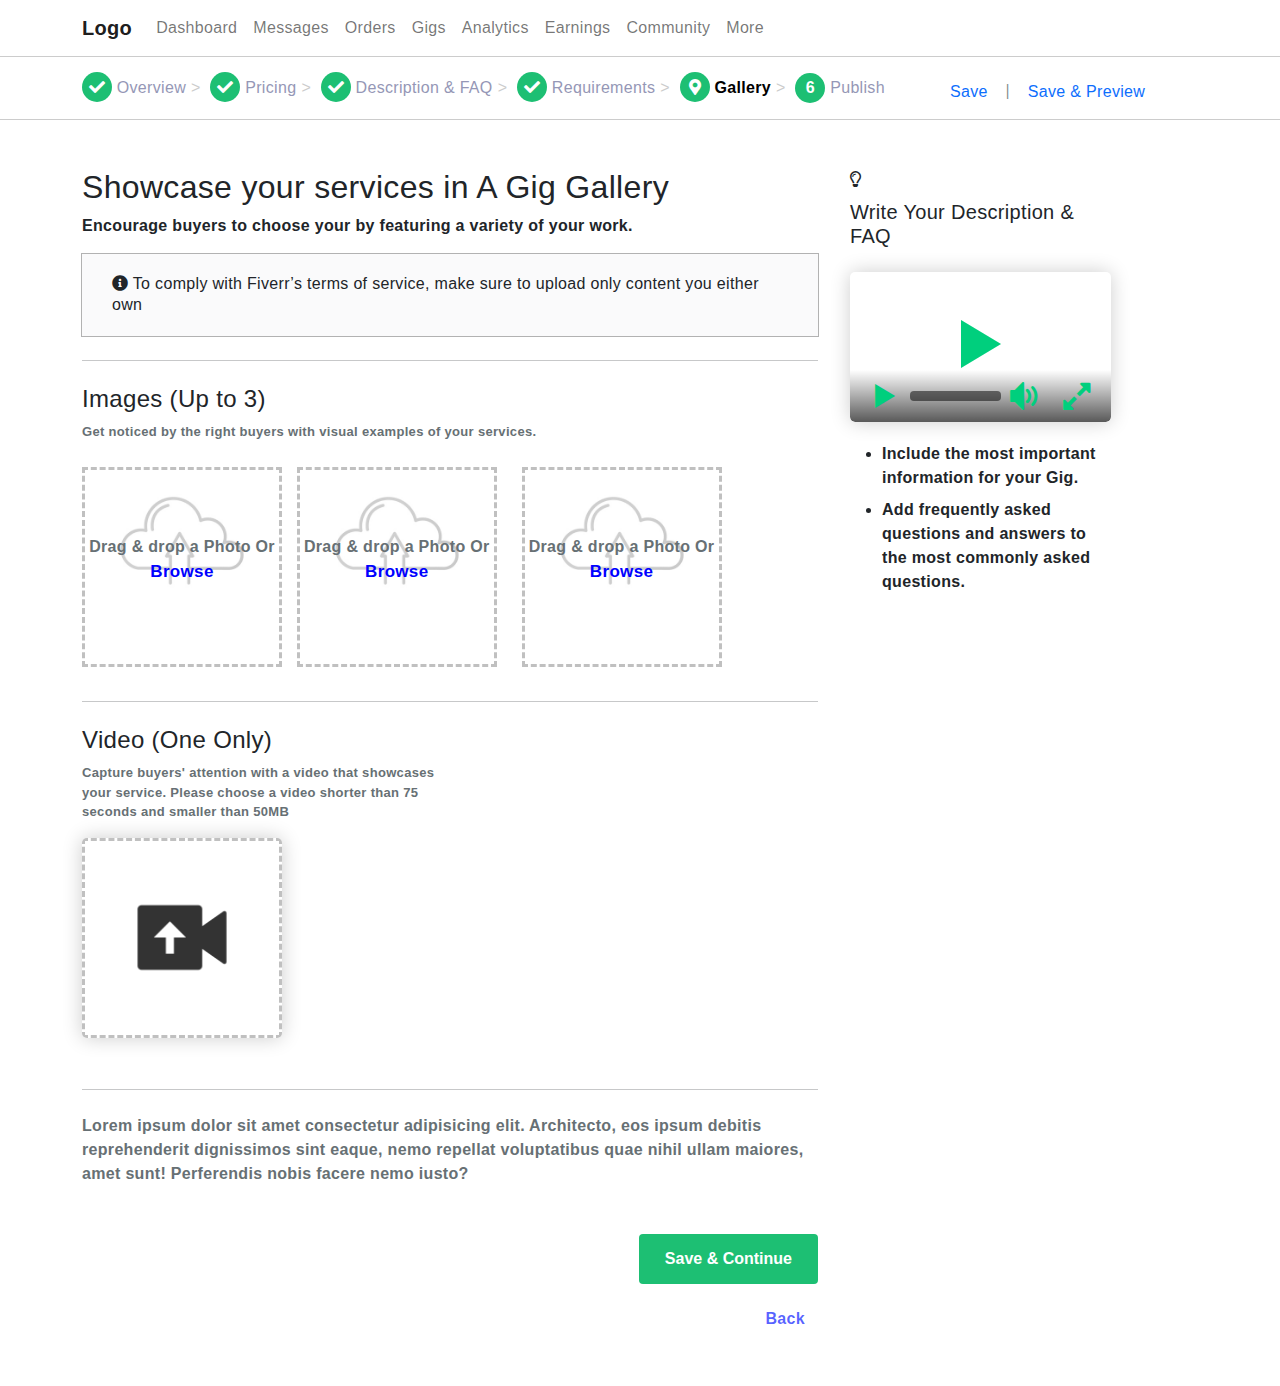
==== index.html @ 907cf45d "Home Page Requirements Page Finish & Address Requirements Page Processing" ====
<!doctype html>
<html lang="en">
<head>
    <meta charset="UTF-8">
    <meta name="viewport" content="width=device-width, user-scalable=no, initial-scale=1.0, maximum-scale=1.0, minimum-scale=1.0">
    <meta http-equiv="X-UA-Compatible" content="ie=edge">
    <title>Home Pages</title>
    <!-- CkinVideo -->
    <link rel="stylesheet" href="vendor/CkinVideo/css/ckin.min.css">
    <link rel="stylesheet" href="https://pro.fontawesome.com/releases/v5.10.0/css/all.css" />
    <link rel="stylesheet" href="assets/css/bootstrap.min.css">
    <link rel="stylesheet" href="assets/css/style.css">
</head>
<body>
    <header>
        <nav class="navbar navbar-expand-lg navbar-light bg-white">
            <div class="container">
                <a href="" class="navbar-brand">Logo</a>
                <button type="button" class="navbar-toggler" data-toggle="collapse" data-target="#navbarSupportedContent" aria-controls="navbarSupportedContent" aria-expanded="false" aria-label="Toggle navigation">
                    <span class="navbar-toggler-icon"></span>
                </button>
                <div class="collapse navbar-collapse" id="navbarSupportedContent">
                    <ul class="navbar-nav me-auto mb-2 mb-lg-0 text-black">
                        <li class="nav-item">
                            <a href="" class="nav-link">Dashboard</a>
                        </li>
                        <li class="nav-item">
                            <a href="" class="nav-link">Messages</a>
                        </li>
                        <li class="nav-item">
                            <a href="" class="nav-link">Orders</a>
                        </li>
                        <li class="nav-item">
                            <a href="" class="nav-link">Gigs</a>
                        </li>
                        <li class="nav-item">
                            <a href="" class="nav-link">Analytics</a>
                        </li>
                        <li class="nav-item">
                            <a href="" class="nav-link">Earnings</a>
                        </li>
                        <li class="nav-item">
                            <a href="" class="nav-link">Community</a>
                        </li>
                        <li class="nav-item">
                            <a href="" class="nav-link">More</a>
                        </li>
                    </ul>
                </div>
            </div>
        </nav>
    </header>
    <div class="breadcrumbs-area ">
        <div class="container">
            <div class="row">
                <div class="col-md-9">
                    <ul class="breadcrumbs">
                        <li class="breadcrumb__item"><a href="javascript:avoid()" class="breadcrumb__link"><span class="fa fa-check"></span> Overview</a></li>
                        <li class="breadcrumb__item"><a href="javascript:avoid()" class="breadcrumb__link"><span class="fa fa-check"></span> Pricing</a></li>
                        <li class="breadcrumb__item"><a href="javascript:avoid()" class="breadcrumb__link"><span class="fa fa-check"></span> Description & FAQ</a></li>
                        <li class="breadcrumb__item"><a href="javascript:avoid()" class="breadcrumb__link"><span class="fa fa-check"></span> Requirements</a></li>
                        <li class="breadcrumb__item"><a href="javascript:avoid()" class="breadcrumb__link breadcrumb__link__active"><span class="fas fa-map-marker-alt"></span> Gallery</a></li>
                        <li class="breadcrumb__item"><a href="javascript:avoid()" class="breadcrumb__link deactive"><span>6</span> Publish</a></li>
                    </ul>
                </div>
                <div class="col-md-3">
                    <div class="mt-3">
                        <a href="" class="btn text-primary save">Save</a>
                        <a href="javascript:avoid(0)" style="color: rgba(0, 0, 0, 0.479);">|</a>
                        <a href="" class="btn text-primary">Save & Preview</a>
                    </div>
                </div>
            </div>
        </div>
    </div>
    <section class="content">
        <div class="container mb-lg-5">
            <div class="row">
                <div class="col-md-8">
                    <h2 class="mt-5">Showcase your services in A Gig Gallery</h2>
                    <p>Encourage buyers to choose your by featuring a variety of your work.</p>
                    <div class="text-box">
                        <p> <i class="fas fa-info-circle"></i> To comply with Fiverr’s terms of service, make sure to
                            upload only content you either own</p>
                    </div>
                    <hr class="mt-4">
                    <div class="img-upload-box mt-4">
                        <div class="img-box-title">
                            <h4>Images (Up to 3)</h4>
                            <p>Get noticed by the right buyers with visual examples of your services.</p>
                        </div>
                        <div class="img-box">
                            <label class="image image-one" for="image-one">
                                <img src="assets/img/image-upload.jpg" alt="" id="image-view-one">
                                <div class="img-caption">
                                    <p>Drag & drop a Photo Or <br><span href="javascript:avoid(0)">Browse</span></p>
                                </div>
                                <input type="file" name="image-one" id="image-one">
                            </label>
                            <label class="image image-one" for="image-two">
                                <img src="assets/img/image-upload.jpg" alt="" id="image-view-two">
                                <div class="img-caption">
                                    <p>Drag & drop a Photo Or <br><span href="javascript:avoid(0)">Browse</span></p>
                                </div>
                                <input type="file" name="image-two" id="image-two">
                            </label>
                            <label class="image image-one" for="image-three">
                                <img src="assets/img/image-upload.jpg" alt="" id="image-view-three">
                                <div class="img-caption">
                                    <p>Drag & drop a Photo Or <br><span href="javascript:avoid(0)">Browse</span></p>
                                </div>
                                <input type="file" name="image-three" id="image-three">
                            </label>
                        </div>
                    </div>
                    <hr class="mt-4">
                    <div class="img-upload-box mt-4 col-md-6">
                        <div class="video-box-title">
                            <h4>Video (One Only)</h4>
                            <p>Capture buyers' attention with a video that showcases your service. Please choose a video
                                shorter than 75 seconds and smaller than 50MB</p>
                        </div>
                        <div class="img-box">
                            <label class="image image-one" for="video-one">
                                <video poster="assets/img/video-upload.png" src="assets/img/image-upload.jpg" alt=""
                                    id="video-view-one">
                                    <div class="img-caption">
                                        <p>Drag & drop a Photo Or <br><span href="javascript:avoid(0)">Browse</span></p>
                                    </div>
                                    <input type="file" name="image-one" id="video-one">
                            </label>
                        </div>
                    </div>
                    <hr class="mt-4">
                    <div class="img-upload-box mt-4">
                        <p class="trms-para">Lorem ipsum dolor sit amet consectetur adipisicing elit. Architecto, eos
                            ipsum debitis reprehenderit dignissimos sint eaque, nemo repellat voluptatibus quae nihil
                            ullam maiores, amet sunt! Perferendis nobis facere nemo iusto?</p>
                        <div class="sub-btn text-lg-end mt-5">
                            <input type="submit" value="Save &#38; Continue" class="btn btn-green">
                            <br>
                            <a href="" class="btn mt-3">Back</a>
                        </div>
                    </div>
                </div>
                <div class="col-md-3 mx-2 mt-5 bg-light-green Write-Your-Description">
                    <div class="idea">
                      <span class="far fa-lightbulb"></span>
                    </div>
                    <h5 class="mb-4 mt-2 write-desc">Write Your Description & FAQ</h5>
                    <video src="https://www.youtube.com/embed/vQL2DXMAdJM"></video>
                    <ul>
                      <li>Include the most important information for your Gig.</li>
                      <li class="mt-2">Add frequently asked questions and answers to the most commonly asked questions.</li>
                    </ul>
                  </div>
            </div>
        </div>
    </section>

    <script src="assets/js/jquery-3.6.0.js"></script>
    <script src="assets/js/bootstrap.bundle.min.js"></script>
    <script src="assets/js/popper.min.js"></script>
    <script src="assets/js/bootstrap.min.js"></script>
    <!-- CkinVideo -->
    <script src="vendor/CkinVideo/js/ckin.min.js"></script>
    <script src="assets/js/Script.js"></script>
</body>

</html>
---- vendor/CkinVideo/css/ckin.min.css ----
/*! ckin v0.0.1 | (c) 2017  | MIT License | git+https://github.com/hunzaboy/ckin.git */
@font-face{font-family:ckin;src:url(../fonts/ckin.eot?g02cfx);src:url(../fonts/ckin.eot?g02cfx#iefix) format("embedded-opentype"),url(../fonts/ckin.ttf?g02cfx) format("truetype"),url(../fonts/ckin.woff?g02cfx) format("woff"),url(../fonts/ckin.svg?g02cfx#ckin) format("svg");font-weight:400;font-style:normal}[class*=" ckin-"],[class^=ckin-]{font-family:ckin!important;speak:none;font-style:normal;font-weight:400;font-variant:normal;text-transform:none;line-height:1;-webkit-font-smoothing:antialiased;-moz-osx-font-smoothing:grayscale}.ckin-compress:before{content:"\e901"}.ckin-expand:before{content:"\e900"}.ckin-play:before{content:"\ea1c"}.ckin-pause:before{content:"\ea1d"}.ckin-stop:before{content:"\ea1e"}.ckin-backward:before{content:"\ea1f"}.ckin-forward:before{content:"\ea20"}.ckin-volume-high:before{content:"\ea26"}.ckin-volume-medium:before{content:"\ea27"}.ckin-volume-low:before{content:"\ea28"}.ckin-volume-mute:before{content:"\ea2a"}body{font-family:Helvetica Neue,Calibri Light,Roboto,sans-serif;-webkit-font-smoothing:antialiased;-moz-osx-font-smoothing:grayscale;letter-spacing:.02em}video{width:100%;height:auto;cursor:pointer}.ckin__player{margin-bottom:20px;font-family:Helvetica Neue,Calibri Light,Roboto,sans-serif;letter-spacing:.02em}.ckin__player.ckin__fullscreen{position:fixed;top:0;left:0;right:0;bottom:0;height:100%;width:100%;z-index:2;background:#000;border-radius:0!important;display:-ms-flexbox;display:flex}.ckin__overlay{position:relative}.ckin__overlay:before{background:radial-gradient(ellipse at center,transparent 0,rgba(0,0,0,.65) 100%)}.ckin__overlay--2:before{background:hsla(0,0%,9%,.8)}.default{border:0 solid rgba(0,0,0,.2);box-shadow:0 0 20px rgba(0,0,0,.2);position:relative;font-size:0;overflow:hidden;border-radius:5px;cursor:pointer}.default:before{content:"";position:absolute;top:0;left:0;bottom:0;right:0;border-radius:5px;transition:opacity .2s;opacity:1;visibility:visible}.default__title{position:absolute;left:20px;top:20px;z-index:1;font-size:24px;color:hsla(0,0%,100%,.8);font-style:italic}.default__button{background:none;border:0;line-height:1;color:#00cf7d;outline:0;padding:0;cursor:pointer;-ms-flex-pack:center;justify-content:center;display:-ms-flexbox;display:flex;max-width:50px}.default__button i{-ms-flex-item-align:center;-ms-grid-row-align:center;align-self:center}.default__button--big{background:none;border:0;line-height:1;color:#00cf7d;text-align:center;outline:0;padding:0;cursor:pointer;position:absolute;opacity:1;visibility:visible;top:50%;left:50%;transform:translate(-50%,-50%) scale(1);font-size:64px;transition:all .2s;-ms-touch-action:manipulation;touch-action:manipulation}.default__slider{width:10px;height:30px}.default__controls{display:-ms-flexbox;display:flex;position:absolute;bottom:0;right:0;left:0;transition:all .3s;-ms-flex-wrap:wrap;flex-wrap:wrap;background:linear-gradient(0deg,rgba(0,0,0,.65) 0,transparent);font-size:32px;-ms-flex-align:center;align-items:center;padding:10px;transform:translateY(0);-ms-flex-pack:justify;justify-content:space-between;border-radius:0 0 5px 5px}.default.is-playing:before{transform:translate(-50%,-50%) scale(1.3)}.default.is-playing .default__button--big,.default.is-playing:before{opacity:0;visibility:hidden}.default.is-playing .default__controls{transform:translateY(52px)}.default.is-playing:hover .default__controls{transform:translateY(0)}.default__controls>*{-ms-flex:1;flex:1}.default .progress{position:relative;display:-ms-flexbox;display:flex;height:10px;transition:height .3s;background:rgba(0,0,0,.5);cursor:pointer;border-radius:4px}.default .progress__filled{width:0;background:#00cf7d;-ms-flex:0;flex:0;-ms-flex-preferred-size:0%;flex-basis:0%;border-radius:4px}.minimal{border:0 solid rgba(0,0,0,.2);box-shadow:0 0 20px rgba(0,0,0,.2);position:relative;font-size:0;overflow:hidden;border-radius:5px;cursor:pointer}.minimal:before{content:"";position:absolute;top:0;left:0;bottom:0;right:0;border-radius:5px;transition:opacity .2s;opacity:1;visibility:visible}.minimal__title{position:absolute;left:20px;top:20px;z-index:1;font-size:24px;color:hsla(0,0%,100%,.8);font-style:italic}.minimal__button{background:none;border:0;line-height:1;color:#00cf7d;outline:0;padding:0;cursor:pointer;-ms-flex-pack:center;justify-content:center;display:-ms-flexbox;display:flex;max-width:50px}.minimal__button i{-ms-flex-item-align:center;-ms-grid-row-align:center;align-self:center}.minimal__button--big{background:none;border:0;line-height:1;color:#00cf7d;text-align:center;outline:0;padding:0;cursor:pointer;position:absolute;opacity:1;visibility:visible;top:50%;left:50%;transform:translate(-50%,-50%) scale(1);font-size:64px;transition:all .2s ease-in;-ms-touch-action:manipulation;touch-action:manipulation}.minimal__slider{width:10px;height:30px}.minimal__controls{display:-ms-flexbox;display:flex;position:absolute;bottom:0;right:0;left:0;transition:all .3s;-ms-flex-wrap:wrap;flex-wrap:wrap;background:#242424;font-size:32px;-ms-flex-align:center;align-items:center;padding:10px;transform:translateY(0);-ms-flex-pack:justify;justify-content:space-between;border-radius:0 0 5px 5px}.minimal.is-playing:before{opacity:0;visibility:hidden}.minimal.is-playing .minimal__button--big{opacity:0;visibility:hidden;transform:translate(-50%,-50%) scale(1.3)}.minimal.is-playing .minimal__controls{transform:translateY(52px)}.minimal.is-playing:hover .minimal__controls{transform:translateY(0)}.minimal__controls>*{-ms-flex:1;flex:1}.minimal .progress{position:relative;display:-ms-flexbox;display:flex;height:10px;transition:height .3s;background:rgba(0,0,0,.5);cursor:pointer;border-radius:4px}.minimal .progress__filled{width:0;background:#00cf7d;-ms-flex:0;flex:0;-ms-flex-preferred-size:0%;flex-basis:0%;border-radius:4px}.compact{border:0 solid rgba(0,0,0,.2);box-shadow:0 0 20px rgba(0,0,0,.2);position:relative;font-size:0;overflow:hidden;border-radius:5px;cursor:pointer}.compact:before{content:"";position:absolute;top:0;left:0;bottom:0;right:0;border-radius:5px;transition:opacity .2s;opacity:1;visibility:visible}.compact__title{position:absolute;left:20px;top:20px;z-index:1;font-size:24px;color:hsla(0,0%,100%,.8)}.compact__button{background:none;border:0;line-height:1;color:#00cf7d;outline:0;padding:0;cursor:pointer;-ms-flex-pack:center;justify-content:center;display:-ms-flexbox;display:flex;max-width:50px}.compact__button i{-ms-flex-item-align:center;-ms-grid-row-align:center;align-self:center}.compact__button--big{background:none;border:0;line-height:1;color:#00cf7d;text-align:center;outline:0;padding:0;cursor:pointer;position:absolute;opacity:1;visibility:visible;top:50%;left:50%;transform:translate(-50%,-50%) scale(1);font-size:64px;transition:all .2s ease-in;-ms-touch-action:manipulation;touch-action:manipulation}.compact__slider{width:10px;height:30px}.compact__controls{display:-ms-flexbox;display:flex;position:absolute;max-width:400px;bottom:0;right:0;left:50%;transition:all .3s;-ms-flex-wrap:wrap;flex-wrap:wrap;background:#242424;font-size:32px;-ms-flex-align:center;align-items:center;padding:10px;transform:translateY(-20px) translateX(-50%);-ms-flex-pack:justify;justify-content:space-between;border-radius:5px}.compact.is-playing:before{opacity:0;visibility:hidden}.compact.is-playing .compact__button--big{opacity:0;visibility:hidden;transform:translate(-50%,-50%) scale(1.3)}.compact.is-playing .compact__controls{transform:translateY(52px) translateX(-50%)}.compact.is-playing:hover .compact__controls{transform:translateY(-20px) translateX(-50%)}.compact__controls>*{-ms-flex:1;flex:1}.compact .progress{position:relative;display:-ms-flexbox;display:flex;height:10px;transition:height .3s;background:rgba(0,0,0,.5);cursor:pointer;border-radius:4px}.compact .progress__filled{width:0;background:#00cf7d;-ms-flex:0;flex:0;-ms-flex-preferred-size:0%;flex-basis:0%;border-radius:4px}@media (max-width:480px){.ckin__player button{font-size:18px}}video::-webkit-media-controls-enclosure{display:none!important}
---- assets/css/style.css ----
/*============== Root ===============*/
:root{
    --shadowColor:  rgba(0, 0, 0, .3);
    --lightBlack: #677074;
    --primary-btn: #1dbf73;
    --primary-btn-hover: #3fca89;
    --bg-light: #f5f5f5;
    --borderColor: #c5c6c9;
    --grayText: #404145;
    --qst-btn-color: #4a73e8;
}
.navbar-brand {
    font-weight: 700;
}

header, .breadcrumb {
    border-bottom: 1px solid rgba(0, 0, 0, .2);
}
.breadcrumbs-area,
header .navbar-collapse ul li a {
    font-weight: 500;
}

/*================= Global CSS ============*/
body {
    font-family: 'Montserrat', sans-serif;
    font-weight: 700;
}
a{
    text-decoration: none;
    color: #000;
    font-weight: 500;
}

.btn-green-sm:hover{
    background: var(--primary-btn-hover);
    color: #fff;
}

.btn-green{
    padding: 12px 25px;
    color: #fff;
    font-weight: 600;
    background-color: var(--primary-btn);
    margin: 0;
}

.btn-green:hover{
    color: #fff;
    background-color: var(--primary-btn-hover);
}


.bg-light-gray{
    background-color: var(--bg-light);
}


.btn-gray{
    padding: 12px 25px;
    font-weight: 600;
    border: 1px solid var(--grayText);
}

/*============ Breadcrumb ===========*/


.breadcrumbs-area {
    border-bottom: 1px solid rgba(0, 0, 0, .2);
}

.breadcrumbs {
    padding: 15px 0 0 0;
    font-family: sans-serif;
}

.breadcrumb__item {
    display: inline-block;
}

.breadcrumb__item:not(:last-of-type)::after {
    content: ">";
    margin: 0 5px;
    color: #ccc;
}


.breadcrumb__link {
    text-decoration: none;
    color: #9597b6;
    font-weight: 500;

}

.breadcrumb__link:hover {
    color: #6e708b;

}

.breadcrumb__link span {
    width: 30px;
    height: 30px;
    border-radius: 50%;
    background-color: #1dbf73;
    color: #fff;
    line-height: 30px;
    text-align: center;
    font-weight: 700;
    display: inline-block;
    font-size: 16px;
}

.breadcrumb__link__active {
    color: #000000;
    font-weight: 700;
}




/*============ Text Box ===========*/

.text-box{
    background: #efeff049;
    padding: 20px 30px;
    box-shadow: 0 0 0 1px var(--shadowColor);
    font-weight: 500;
}
.text-box p{
    padding: 0;
    margin: 0;
    line-height: 1.3;
}

.img-box img,
.img-box video{
    width: 200px;
    border: 3px dashed var(--shadowColor);
    height: 200px;
}


.img-box input{
    display: none;
}
.img-box .image{
    position: relative;
}

.img-box a{
    color: #fff;
}

.img-box .image .img-caption{
    position: absolute;
    top: 0;
    left: 0;
    width: 100%;
    height: 100%;
    text-align: center;
    color: var(--lightBlack);
    display: flex;
    align-items: center;
    justify-content: center;

}
#video-view-one,
#image-view-one,
#image-view-two,
#image-view-three {
    opacity: 0.8;
}
.img-box .img-caption p span{
    font-size: 700;
    font-size: 17px;
    color: blue;
}


.img-box label{
    margin: 10px;
}.img-box label:first-child{
    margin: 0;
}
.img-box-title p,
.video-box-title p{
    font-size: 13px;
    color: var(--lightBlack);
}


.trms-para{
    color: var(--lightBlack);
    line-height: 1.5;
}

.img-box .default__controls,
.img-box .default__button--big{
    display: none !important;
    box-shadow: none;
}

.sub-btn a{
    color: rgba(0, 17, 255, 0.658);
    font-weight: 600;
}

/*========= Requirements ============*/

.cart-title{
    text-transform: capitalize;
}

.cart-title p{
    font-size: 12px;
    font-weight: 500;
    color: var(--lightBlack);
    padding: 8px 0 30px;
}
.cart-title h5{
    font-size: 18px;
    font-weight: 600;
    padding: 20px 0 0;
}

.bg_light_dark{
    background: var(--bg-light);
    box-shadow: 0 0 0 1px var(--borderColor);
}

.card-text{
    color: var(--grayText);
}

.qst-btn{
    margin-top: 20px;
    color: var(--qst-btn-color);
    border: 1px solid var(--qst-btn-color);
    font-weight: 500;
    padding: 12px 20px;
}
.qst-btn:hover{
    color: #fff;
    border: 1px solid var(--qst-btn-color);
    background-color: var(--qst-btn-color);
}

.your-qst{
    color: rgb(114, 114, 114);
    display: inline;
}
.your-qst::after{
    content: '';
    display: block;
    width: 45%;
    height: 2px;
    background-color: var(--borderColor);
    float: left;
}
.your-qst::before{
    margin-top: 20px;
    float: right;
    content: '';
    display: block;
    width: 45%;
    height: 2px;
    background-color: var(--borderColor);
}

#qst-type option{
    padding: 20px !important;
}
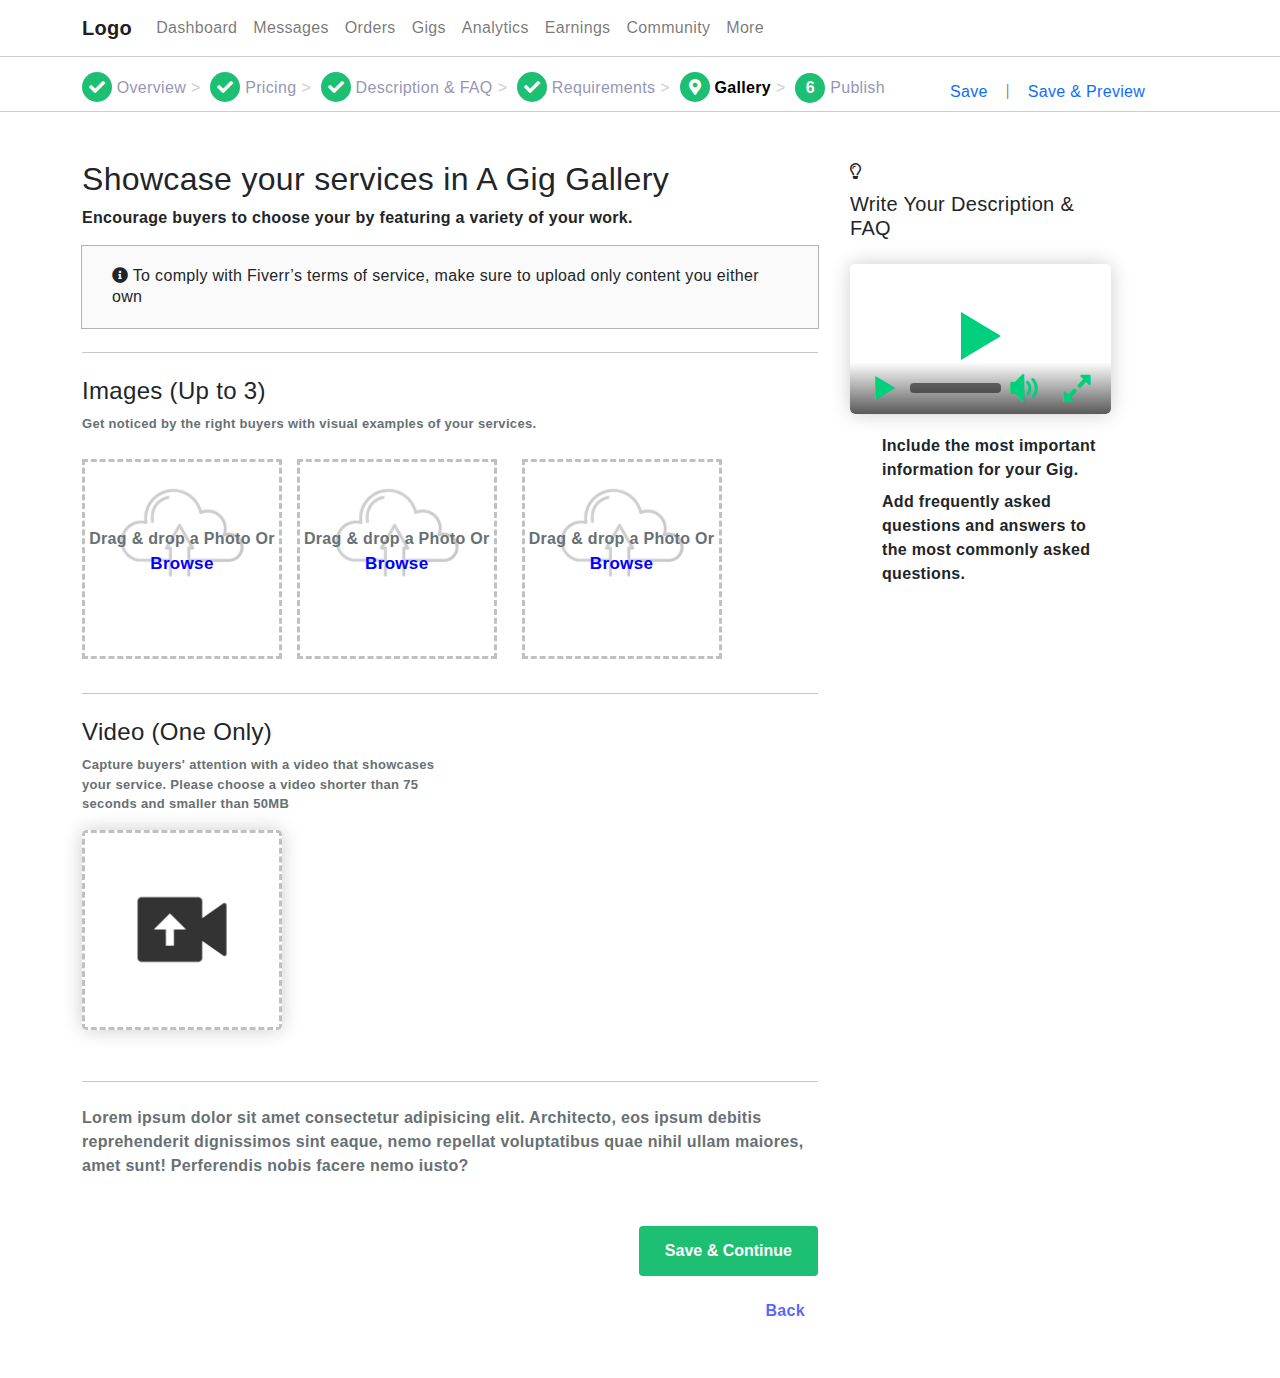
==== commit 32657022: "Modify currtent folder" ====
--- a/index.html
+++ b/index.html
@@ -6,10 +6,10 @@
     <meta http-equiv="X-UA-Compatible" content="ie=edge">
     <title>Home Pages</title>
     <!-- CkinVideo -->
-    <link rel="stylesheet" href="vendor/CkinVideo/css/ckin.min.css">
+    <link rel="stylesheet" href="./vendor/CkinVideo/css/ckin.min.css">
     <link rel="stylesheet" href="https://pro.fontawesome.com/releases/v5.10.0/css/all.css" />
-    <link rel="stylesheet" href="assets/css/bootstrap.min.css">
-    <link rel="stylesheet" href="assets/css/style.css">
+    <link rel="stylesheet" href="./assets/css/bootstrap.min.css">
+    <link rel="stylesheet" href="./assets/css/style.css">
 </head>
 <body>
     <header>
@@ -91,21 +91,21 @@
                         </div>
                         <div class="img-box">
                             <label class="image image-one" for="image-one">
-                                <img src="assets/img/image-upload.jpg" alt="" id="image-view-one">
+                                <img src="./assets/img/image-upload.jpg" alt="" id="image-view-one">
                                 <div class="img-caption">
                                     <p>Drag & drop a Photo Or <br><span href="javascript:avoid(0)">Browse</span></p>
                                 </div>
                                 <input type="file" name="image-one" id="image-one">
                             </label>
                             <label class="image image-one" for="image-two">
-                                <img src="assets/img/image-upload.jpg" alt="" id="image-view-two">
+                                <img src="./assets/img/image-upload.jpg" alt="" id="image-view-two">
                                 <div class="img-caption">
                                     <p>Drag & drop a Photo Or <br><span href="javascript:avoid(0)">Browse</span></p>
                                 </div>
                                 <input type="file" name="image-two" id="image-two">
                             </label>
                             <label class="image image-one" for="image-three">
-                                <img src="assets/img/image-upload.jpg" alt="" id="image-view-three">
+                                <img src="./assets/img/image-upload.jpg" alt="" id="image-view-three">
                                 <div class="img-caption">
                                     <p>Drag & drop a Photo Or <br><span href="javascript:avoid(0)">Browse</span></p>
                                 </div>
@@ -122,7 +122,7 @@
                         </div>
                         <div class="img-box">
                             <label class="image image-one" for="video-one">
-                                <video poster="assets/img/video-upload.png" src="assets/img/image-upload.jpg" alt=""
+                                <video poster="./assets/img/video-upload.png" src="./assets/img/image-upload.jpg" alt=""
                                     id="video-view-one">
                                     <div class="img-caption">
                                         <p>Drag & drop a Photo Or <br><span href="javascript:avoid(0)">Browse</span></p>
@@ -158,13 +158,13 @@
         </div>
     </section>
 
-    <script src="assets/js/jquery-3.6.0.js"></script>
-    <script src="assets/js/bootstrap.bundle.min.js"></script>
-    <script src="assets/js/popper.min.js"></script>
-    <script src="assets/js/bootstrap.min.js"></script>
+    <script src="./assets/js/jquery-3.6.0.js"></script>
+    <script src="./assets/js/bootstrap.bundle.min.js"></script>
+    <script src="./assets/js/popper.min.js"></script>
+    <script src="./assets/js/bootstrap.min.js"></script>
     <!-- CkinVideo -->
-    <script src="vendor/CkinVideo/js/ckin.min.js"></script>
-    <script src="assets/js/Script.js"></script>
+    <script src="./vendor/CkinVideo/js/ckin.min.js"></script>
+    <script src="./assets/js/Script.js"></script>
 </body>
 
 </html>--- a/assets/css/style.css
+++ b/assets/css/style.css
@@ -1,21 +1,26 @@
 /*============== Root ===============*/
-:root{
-    --shadowColor:  rgba(0, 0, 0, .3);
+:root {
+    --shadowColor: rgba(0, 0, 0, .3);
     --lightBlack: #677074;
     --primary-btn: #1dbf73;
     --primary-btn-hover: #3fca89;
     --bg-light: #f5f5f5;
+    --text-light: #686868;
     --borderColor: #c5c6c9;
     --grayText: #404145;
     --qst-btn-color: #4a73e8;
-}
+    --btnPurple: #593cfb;
+}
+
 .navbar-brand {
     font-weight: 700;
 }
 
-header, .breadcrumb {
+header,
+.breadcrumb {
     border-bottom: 1px solid rgba(0, 0, 0, .2);
 }
+
 .breadcrumbs-area,
 header .navbar-collapse ul li a {
     font-weight: 500;
@@ -26,18 +31,19 @@
     font-family: 'Montserrat', sans-serif;
     font-weight: 700;
 }
-a{
+
+a {
     text-decoration: none;
     color: #000;
     font-weight: 500;
 }
 
-.btn-green-sm:hover{
+.btn-green-sm:hover {
     background: var(--primary-btn-hover);
     color: #fff;
 }
 
-.btn-green{
+.btn-green {
     padding: 12px 25px;
     color: #fff;
     font-weight: 600;
@@ -45,21 +51,129 @@
     margin: 0;
 }
 
-.btn-green:hover{
+.btn-green:hover {
     color: #fff;
     background-color: var(--primary-btn-hover);
 }
 
-
-.bg-light-gray{
+#address-requirements ul {
+    margin-top: 0;
+    margin-bottom: 1rem;
+    margin: 0;
+    padding: 0;
+}
+
+.btn-Purple {
+    background: var(--btnPurple);
+    font-weight: 700;
+    color: #fff;
+    border-radius: 0;
+}
+
+.btn-Purple:hover {
+    background: #6c52fe;
+    color: #fff;
+}
+
+.text-perple {
+    color: #6c52fe;
+    font-weight: 700;
+}
+
+.btn-outline-green {
+    border: 2px solid var(--primary-btn);
+    color: var(--primary-btn);
+    font-weight: 500;
+}
+
+.btn-outline-green:hover {
+    background: var(--primary-btn);
+    color: #fff;
+}
+
+
+
+.bg-light-gray {
     background-color: var(--bg-light);
 }
 
 
-.btn-gray{
+.btn-gray {
     padding: 12px 25px;
     font-weight: 600;
     border: 1px solid var(--grayText);
+}
+
+.text-green {
+    color: var(--primary-btn);
+}
+
+li {
+    list-style-type: none;
+    display: inline-block;
+}
+
+
+
+/* Animated Radial Circle */
+
+
+svg.radial-progress {
+    height: auto;
+    max-width: 200px;
+    padding: 1em;
+    transform: rotate(-90deg);
+    width: 100%;
+}
+
+svg.radial-progress circle {
+    fill: rgba(0, 0, 0, 0);
+    stroke: #593cfb;
+    stroke-dashoffset: 219.91148575129;
+    stroke-width: 5;
+}
+
+svg.radial-progress circle.incomplete {
+    opacity: 0.25;
+}
+
+svg.radial-progress circle.complete {
+    stroke-dasharray: 219.91148575129;
+}
+
+svg.radial-progress text {
+    fill: #231f20;
+    text-anchor: middle;
+}
+
+.progress-bar-title h6 {
+    padding: 15px 0 0 0;
+    font-weight: 700;
+    font-size: 20px;
+}
+
+.progress-bar-title p {
+    font-weight: normal;
+    margin: 8px 0;
+    line-height: 1.3;
+}
+
+
+.progress-bar-title .col-md-11 {
+    line-height: 1.4;
+}
+
+#progress .progress-item {
+    box-shadow: 0 0 0 1px #d7d7d7;
+    margin-left: 2px;
+    margin-top: 20px;
+    border-radius: 3px;
+}
+
+
+#progress .col-md-12 {
+    flex: 0 0 auto;
+    width: 100%;
 }
 
 /*============ Breadcrumb ===========*/
@@ -120,38 +234,40 @@
 
 /*============ Text Box ===========*/
 
-.text-box{
+.text-box {
     background: #efeff049;
     padding: 20px 30px;
     box-shadow: 0 0 0 1px var(--shadowColor);
     font-weight: 500;
 }
-.text-box p{
+
+.text-box p {
     padding: 0;
     margin: 0;
     line-height: 1.3;
 }
 
 .img-box img,
-.img-box video{
+.img-box video {
     width: 200px;
     border: 3px dashed var(--shadowColor);
     height: 200px;
 }
 
 
-.img-box input{
+.img-box input {
     display: none;
 }
-.img-box .image{
+
+.img-box .image {
     position: relative;
 }
 
-.img-box a{
-    color: #fff;
-}
-
-.img-box .image .img-caption{
+.img-box a {
+    color: #fff;
+}
+
+.img-box .image .img-caption {
     position: absolute;
     top: 0;
     left: 0;
@@ -164,92 +280,100 @@
     justify-content: center;
 
 }
+
 #video-view-one,
 #image-view-one,
 #image-view-two,
 #image-view-three {
     opacity: 0.8;
 }
-.img-box .img-caption p span{
+
+.img-box .img-caption p span {
     font-size: 700;
     font-size: 17px;
     color: blue;
 }
 
 
-.img-box label{
+.img-box label {
     margin: 10px;
-}.img-box label:first-child{
-    margin: 0;
-}
+}
+
+.img-box label:first-child {
+    margin: 0;
+}
+
 .img-box-title p,
-.video-box-title p{
+.video-box-title p {
     font-size: 13px;
     color: var(--lightBlack);
 }
 
 
-.trms-para{
+.trms-para {
     color: var(--lightBlack);
     line-height: 1.5;
 }
 
 .img-box .default__controls,
-.img-box .default__button--big{
+.img-box .default__button--big {
     display: none !important;
     box-shadow: none;
 }
 
-.sub-btn a{
+.sub-btn a {
     color: rgba(0, 17, 255, 0.658);
     font-weight: 600;
 }
 
 /*========= Requirements ============*/
 
-.cart-title{
+.cart-title {
     text-transform: capitalize;
 }
 
-.cart-title p{
+.cart-title p {
     font-size: 12px;
     font-weight: 500;
     color: var(--lightBlack);
     padding: 8px 0 30px;
 }
-.cart-title h5{
+
+.cart-title h5 {
     font-size: 18px;
     font-weight: 600;
     padding: 20px 0 0;
 }
 
-.bg_light_dark{
+.bg_light_dark {
     background: var(--bg-light);
     box-shadow: 0 0 0 1px var(--borderColor);
 }
 
-.card-text{
+.card-text {
     color: var(--grayText);
 }
 
-.qst-btn{
+.qst-btn {
     margin-top: 20px;
     color: var(--qst-btn-color);
     border: 1px solid var(--qst-btn-color);
     font-weight: 500;
     padding: 12px 20px;
 }
-.qst-btn:hover{
+
+.qst-btn:hover {
     color: #fff;
     border: 1px solid var(--qst-btn-color);
     background-color: var(--qst-btn-color);
 }
 
-.your-qst{
+.your-qst {
     color: rgb(114, 114, 114);
     display: inline;
 }
-.your-qst::after{
+
+.your-qst::after {
     content: '';
     display: block;
     width: 45%;
@@ -257,7 +381,8 @@
     background-color: var(--borderColor);
     float: left;
 }
-.your-qst::before{
+
+.your-qst::before {
     margin-top: 20px;
     float: right;
     content: '';
@@ -267,6 +392,711 @@
     background-color: var(--borderColor);
 }
 
-#qst-type option{
+#qst-type option {
     padding: 20px !important;
 }
+
+
+#address-requirements h3 {
+    font-size: 500;
+}
+
+.address-headding {
+    line-height: 1.5;
+    letter-spacing: 1px;
+    font-weight: 600;
+    font-size: 25px;
+}
+
+.address-req-para {
+    font-weight: normal;
+}
+
+.stape-menu .stape-item {
+    display: inline-block;
+    padding: 0 20px;
+    box-shadow: 0 0 0 3px var(--primary-btn);
+    /* border: 4px solid var(--primary-btn); */
+    width: 50px;
+    height: 50px;
+    border-radius: 50%;
+    line-height: 50px;
+    text-align: center;
+    margin: 0 10px;
+}
+
+.stape-menu .stape-item a {
+    color: var(--primary-btn);
+}
+
+.stape-menu .stape-item a span {
+    font-weight: 700;
+}
+
+.stape-active {
+    background-color: var(--primary-btn);
+}
+
+.stape-active a span {
+    color: #fff;
+}
+
+
+#address-requirements h6::after {
+    content: "";
+    display: block;
+    width: 250px;
+    height: 3px;
+    background: var(--primary-btn);
+    margin-top: 10px;
+}
+
+#address-requirements h6 {
+    font-weight: 600;
+    font-size: 20px;
+    margin-top: 100px;
+}
+
+.type {
+    display: block;
+}
+
+.type>div {
+    margin-top: 10px;
+}
+
+.radio {
+    display: inline-flex;
+    text-align: center;
+    cursor: pointer;
+    margin-right: 10px;
+}
+
+.input__radio {
+    display: none;
+}
+
+.radio_radio {
+    width: 1.25em;
+    height: 1.25em;
+    border: 2px solid #1dbf73;
+    border-radius: 50%;
+    margin-right: 10px;
+    box-sizing: border-box;
+    padding: 2px;
+}
+
+.radio_radio::after {
+    content: '';
+    width: 100%;
+    height: 100%;
+    display: block;
+    background-color: #1dbf73;
+    border-radius: 50%;
+    transform: scale(0);
+}
+
+.input__radio:checked+.radio_radio::after {
+    transform: scale(1);
+}
+
+/* ===================== Publiush Page ================*/
+
+.social-media-link {
+    margin-top: 30px;
+}
+
+.social-menu {
+    margin: 0;
+    padding: 0;
+}
+
+.social-media-link .social-item {
+    list-style: none;
+    display: inline-block;
+}
+
+.social-media-link .social-item a {
+    width: 30px;
+    height: 30px;
+    text-align: center;
+    line-height: 30px;
+    border-radius: 50%;
+    display: block;
+    margin: 0 5px;
+}
+
+.social-media-link .social-item .facebook {
+    background: #3d5999;
+    color: #fff;
+}
+
+.social-media-link .social-item .twitter {
+    background: #55acee;
+    color: #fff;
+}
+
+.social-media-link .social-item .linkedin {
+    background: #0076b2;
+    color: #fff;
+}
+
+.copy-link {
+    cursor: pointer;
+}
+
+#your-gig-is-now-live h3 {
+    font-size: 35px;
+    color: #00668c;
+    font-weight: 700;
+    margin-top: 20px;
+}
+
+.text-section {
+    text-transform: uppercase;
+}
+
+.text-section .form {
+    font-size: 12px;
+    margin: 0;
+    padding: 0;
+}
+
+.text-section .learn {
+    margin: 0 !important;
+}
+
+.dot {
+    margin: 0;
+    padding: 0;
+    color: var(--primary-btn);
+}
+
+.text-next-label-para {
+    font-size: 12px;
+    font-weight: 500;
+    text-transform: capitalize;
+}
+
+.text-next-label {
+    padding: 10px 0;
+}
+
+
+
+/*================= Items Section ================*/
+
+#your-gig-is-now-live .card {
+    box-shadow: 0 0 0 1px var(--bg-light);
+}
+
+.items-section ul {
+    display: flex;
+    grid-template-columns: repeat(5, 1rf);
+    grid-column-gap: 10px;
+    margin: 0;
+    padding: 0;
+    text-align: center;
+}
+
+.items-section li p {
+    font-size: 13px;
+    text-transform: capitalize;
+    font-weight: normal;
+}
+
+
+.items-section li {
+    text-align: center;
+}
+
+.items-section li a {
+    text-align: center;
+}
+
+.items-section li a .icon {
+    width: 50px;
+    height: 45px;
+    background-color: #e5faf3;
+    color: var(--primary-btn);
+    text-align: center;
+    border-radius: 50%;
+    text-align: center;
+    line-height: 50px;
+    margin: 10px;
+    font-size: 18px;
+    margin: 15px auto;
+}
+
+.items-section li a {
+    width: 100px;
+    margin: auto;
+}
+
+.items-section li a:hover {
+    color: #000;
+    font-weight: 600;
+}
+
+
+
+.content .headding {
+    font-weight: 700;
+}
+
+
+.wizards {
+    margin-top: 130px;
+}
+
+.wizards .box-one {
+    text-align: center;
+    box-shadow: 0 0 0 1px rgba(0, 0, 0, .2);
+    border-radius: 4px;
+    padding: 10px 20px;
+    margin: auto;
+}
+
+.wizards .box-one:last-child {
+    margin-top: 20px;
+}
+
+.wizards .box-one .text {
+    font-size: 13px;
+    font-weight: 500;
+    color: #677074;
+    padding: 20px 0;
+    line-height: 1.3;
+}
+
+.wizards img {
+    width: 60px;
+    margin-top: 12px;
+}
+
+.wizards .sub-title {
+    font-weight: 500;
+    font-size: 14px;
+    text-align: left;
+}
+
+.wizards a {
+    font-weight: 500;
+    font-size: 14px;
+    text-align: left !important;
+    display: block;
+    color: #00668c;
+    padding: 15px 0 20px 0;
+}
+
+.wizards .text-box-date {
+    background: #f9f4ff;
+    border: none !important;
+    padding: 15px 10px;
+    border-radius: 5px;
+}
+
+.wizards .text-box-date p {
+    margin: 0;
+    padding: 0;
+    text-transform: uppercase;
+    color: #626972;
+    font-weight: 600;
+}
+
+.wizards .text-box-date h5 {
+    color: #262b31;
+    font-weight: 700;
+}
+
+.wizards-title h6 {
+    font-weight: 600;
+    font-size: 20px;
+    padding: 10px 0 3px 0;
+    margin: 0;
+}
+
+.wizards-title .sub-hedding {
+    color: #a29ca2;
+    font-weight: 600;
+    text-transform: uppercase;
+    font-size: 13px;
+}
+
+.wizards #list {
+    margin: 0;
+    padding: 0;
+    text-align: left;
+}
+
+.wizards #list p {
+    font-weight: 500;
+    font-size: 14px;
+}
+
+.wizards #list li {
+    list-style: circle;
+}
+
+.wizards #list p span {
+    color: blue;
+}
+
+#content {
+    padding: 60px 0;
+}
+
+.active {
+    color: #000;
+    border-bottom: 3px solid #593cfb;
+}
+
+.active .nav-link {
+    color: #000 !important;
+    font-weight: 700;
+}
+
+.main-menu {
+    padding-bottom: 0;
+}
+
+
+.border-none {
+    padding: 0;
+}
+
+/*============= Clearners Home Page =============*/
+
+.user-img-circle {
+    width: 30px;
+    height: 30px;
+    border-radius: 50%;
+}
+
+.bg-secondary-light {
+    background: #f4f4f4;
+}
+
+.earn-card {
+    padding: 20px 0;
+    box-shadow: 5px 5px 10px 1px #bbbbbb57;
+}
+
+.earn-card i {
+    font-size: 30px;
+    color: #54a887;
+}
+
+#Cleaners-homepage .row .col-md-4 .col-md-2 {
+    padding: 0 0 0 10px;
+}
+
+#Cleaners-homepage .row .col-md-4 .col-md-2 img {
+    width: 40px;
+}
+
+#Cleaners-homepage .row .col-md-4 h3 {
+    padding: 3px 0;
+    font-size: 23px;
+    font-weight: 600;
+}
+
+#Cleaners-homepage .row .col-md-4 .col-md-10 p {
+    font-size: 16px;
+    font-weight: 500;
+}
+
+#Cleaners-homepage .row .col-md-4 a {
+    margin-right: 17px;
+    color: #4a73e8;
+}
+
+#Cleaners-homepage .row .col-md-4 {
+    width: 30.333333%;
+}
+
+
+.footer-section .col-md-12 .col-md-6 h2 {
+    font-weight: 700;
+    font-size: 40px;
+}
+
+.footer-section .items p {
+    padding: 0;
+    margin: 0;
+    font-weight: 500;
+}
+
+.footer-section .items h4 {
+    font-weight: 700;
+    font-size: 27px;
+}
+
+.footer-section .items .fa-star {
+    color: var(--btnPurple);
+}
+
+.star-rating-avrg {
+    font-weight: 700;
+}
+
+.border-padding {
+    padding: 30px 0 0 0;
+}
+
+
+/* Review */
+
+
+.review-list ul li .left span {
+    width: 32px;
+    height: 32px;
+    display: inline-block;
+}
+
+.review-list ul li .left {
+    flex: none;
+    max-width: none;
+    margin: 0 10px 0 0;
+}
+
+.review-list ul li .left span img {
+    border-radius: 50%;
+}
+
+.review-list ul li .right h4 {
+    font-size: 16px;
+    margin: 0;
+    display: flex;
+}
+
+.review-list ul li .right h4 .gig-rating {
+    display: flex;
+    align-items: center;
+    margin-left: 10px;
+    color: #ffbf00;
+}
+
+.review-list ul li .right h4 .gig-rating svg {
+    margin: 0 4px 0 0px;
+}
+
+.country .country-flag {
+    width: 16px;
+    height: 16px;
+    vertical-align: text-bottom;
+    margin: 0 7px 0 0px;
+    border: 1px solid #fff;
+    border-radius: 50px;
+    box-shadow: 0 1px 2px rgba(0, 0, 0, 0.2);
+}
+
+.country .country-name {
+    color: #95979d;
+    font-size: 13px;
+    font-weight: 600;
+}
+
+.review-list ul li {
+    border-bottom: 1px solid #dadbdd;
+    padding: 0 0 30px;
+    margin: 0 0 30px;
+}
+
+.review-list ul li .right {
+    flex: auto;
+}
+
+.review-list ul li .review-description {
+    margin: 20px 0 0;
+}
+
+.review-list ul li .review-description p {
+    font-size: 14px;
+    margin: 0;
+}
+
+.review-list ul li .publish {
+    font-size: 13px;
+    color: #95979d;
+}
+
+.review-section h4 {
+    font-size: 20px;
+    color: #222325;
+    font-weight: 700;
+}
+
+.review-section .stars-counters tr .stars-filter.fit-button {
+    padding: 6px;
+    border: none;
+    color: #a59eb3;
+    text-align: left;
+    background: none;
+}
+
+.review-section .fit-progressbar-bar .fit-progressbar-background {
+    position: relative;
+    height: 8px;
+    background: #f2f2f2;
+    -webkit-box-flex: 1;
+    -ms-flex-positive: 1;
+    flex-grow: 1;
+    border-radius: 999px;
+}
+
+.review-section .stars-counters tr .star-progress-bar .progress-fill {
+    background-color: #ffb33e;
+}
+
+.review-section .fit-progressbar-bar .progress-fill {
+    background: #2cdd9b;
+    background-color: rgb(29, 191, 115);
+    height: 100%;
+    position: absolute;
+    left: 0;
+    z-index: 1;
+    border-radius: 999px;
+}
+
+.review-section .fit-progressbar-bar {
+    display: flex;
+    align-items: center;
+}
+
+.review-section .stars-counters td {
+    white-space: nowrap;
+}
+
+.review-section .stars-counters tr .progress-bar-container {
+    width: 100%;
+    padding: 0 10px 0 6px;
+    margin: auto;
+}
+
+.ranking h6 {
+    font-weight: 600;
+    padding-bottom: 16px;
+}
+
+.ranking li {
+    display: flex;
+    justify-content: space-between;
+    color: #95979d;
+    padding-bottom: 8px;
+}
+
+.review-section .stars-counters td.star-num {
+    color: #a59eb3;
+    font-size: 12px;
+}
+
+.ranking li>span {
+    color: #62646a;
+    white-space: nowrap;
+    margin-left: 12px;
+}
+
+.review-section {
+    padding-bottom: 24px;
+    margin-bottom: 34px;
+    padding-top: 64px;
+}
+
+.review-section select,
+.review-section .select2-container {
+    width: 188px !important;
+    border-radius: 3px;
+}
+
+ul,
+ul li {
+    list-style: none;
+    margin: 0px;
+}
+
+.helpful-thumbs,
+.helpful-thumb {
+    display: flex;
+    align-items: center;
+    font-weight: 700;
+}
+
+
+.review-section .stars-counters tr .star-progress-bar .progress-fill {
+    background-color: var(--btnPurple);
+}
+
+.ratings-day {
+    font-size: 14px;
+    font-weight: 600;
+    margin-top: 10px;
+}
+
+.text-bould{
+    font-weight: 600;
+}
+
+.avg-ratings h3{
+    font-weight: 700;
+    font-size: 45px;
+}
+.avg-ratings span{
+    font-size: 18px;
+    color: var(--btnPurple);
+}
+sup {
+    top: -1.4em;
+    font-size: 18px;
+    color: rgb(187, 187, 187);
+}
+
+.ml-auto{
+    margin-left: auto;
+}
+
+.menu-compliments{
+    margin: 30px 0 0 0;
+    padding: 0;
+}
+.menu-compliments li {
+    display: block;
+}
+.menu-compliments li h6{
+    font-weight: 600;
+    text-transform: uppercase;
+    color: var(--text-light);
+}
+.menu-compliments li p{
+    font-size: 14px;
+    font-weight: normal;
+    color: var(--text-light);
+}
+
+.user-img {
+    width: 80px;
+    height: 80px;
+    border-radius: 50%;
+}
+
+.review-list .row .col-md-9 p{
+    padding: 0;
+    margin: 7px 0 10px 0;
+}
+
+.user-name-date {
+    margin: 10px 0 2px 0;
+    font-weight: normal;
+    font-size: 14px;
+}
+
+.review-list .review .col-md-1{
+    width: 11.666667%!important;
+}
+.review-list .review{
+    border-bottom: 1px solid #dadbdd;
+    margin: 15px 20px;
+}
+.review-list .row .fa-star{
+    color: var(--btnPurple);
+}